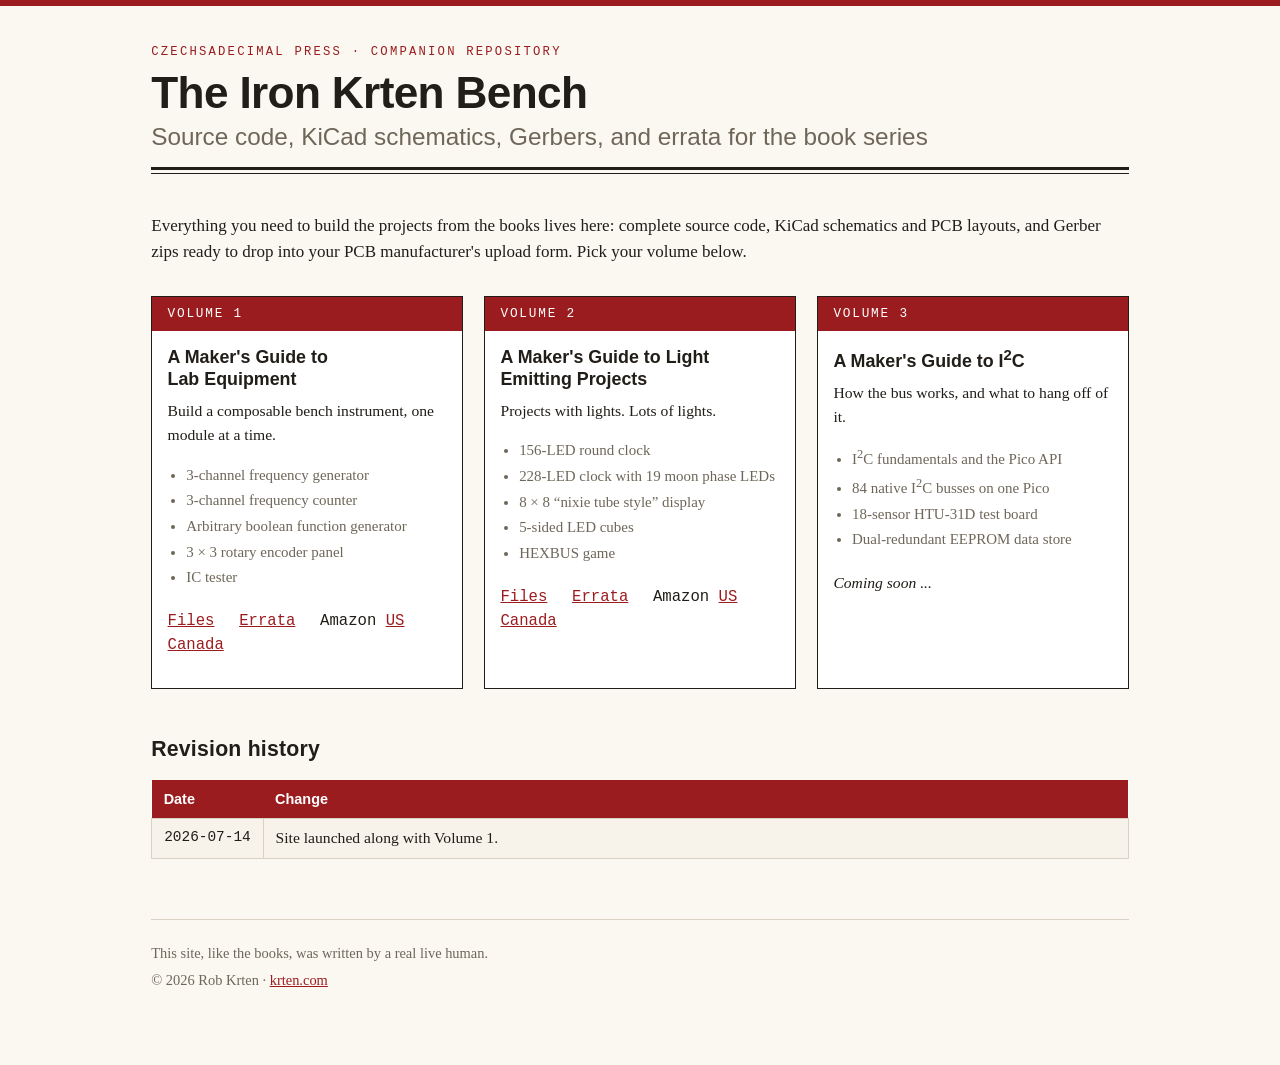
==== index.html @ 32de924d "Update site: 2026-07-17 10:00:57" ====
<!DOCTYPE html>
<html lang="en">
<head>
	<meta charset="UTF-8">
	<meta name="viewport" content="width=device-width, initial-scale=1">
	<title>The Iron Krten Bench</title>
	<link rel="stylesheet" href="style.css">
	<link rel="icon" href="favicon.svg" type="image/svg+xml">
</head>
<body>
<div class="wrap">

	<header class="masthead">
		<p class="eyebrow">Czechsadecimal Press &middot; Companion Repository</p>
		<h1>The Iron Krten Bench
			<span class="sub">Source code, KiCad schematics, Gerbers, and errata for the book series</span>
		</h1>
	</header>

	<p>
	Everything you need to build the projects from the books lives here:
	complete source code, KiCad schematics and PCB layouts, and Gerber
	zips ready to drop into your PCB manufacturer's upload form.
	Pick your volume below.
	</p>

	<div class="volumes">

		<div class="vol-card">
			<div class="vol-head">VOLUME 1</div>
			<div class="vol-body">
				<h3><a href="vol1/index.html">A Maker's Guide to Lab&nbsp;Equipment</a></h3>
				<p>Build a composable bench instrument, one module at a time.</p>
				<ul>
					<li>3-channel frequency generator</li>
					<li>3-channel frequency counter</li>
					<li>Arbitrary boolean function generator</li>
					<li>3 &times; 3 rotary encoder panel</li>
					<li>IC tester</li>
				</ul>
				<p class="vol-links">
					<a href="vol1/index.html">Files</a>
					<a href="vol1/index.html#errata">Errata</a>
					Amazon <a href="https://www.amazon.com/dp/B0H8WMHBF8">US</a> <a href="https://www.amazon.ca/dp/B0H8WMHBF8">Canada</a>
				</p>
			</div>
		</div>

		<div class="vol-card">
			<div class="vol-head">VOLUME 2</div>
			<div class="vol-body">
				<h3><a href="vol2/index.html">A Maker's Guide to Light Emitting&nbsp;Projects</a></h3>
				<p>Projects with lights. Lots of lights.</p>
				<ul>
					<li>156-LED round clock</li>
					<li>228-LED clock with 19 moon phase LEDs</li>
					<li>8 &times; 8 &ldquo;nixie tube style&rdquo; display</li>
					<li>5-sided LED cubes</li>
					<li>HEXBUS game</li>
				</ul>
				<p class="vol-links">
					<a href="vol2/index.html">Files</a>
					<a href="vol2/index.html#errata">Errata</a>
					Amazon <a href="https://www.amazon.com/dp/B0H8WMHBF8">US</a> <a href="https://www.amazon.ca/dp/B0H8WMHBF8">Canada</a>
				</p>
			</div>
		</div>

		<div class="vol-card">
			<div class="vol-head">VOLUME 3</div>
			<div class="vol-body">
				<!--
				<h3><a href="vol3/index.html">A Maker's Guide to I<sup>2</sup>C</a></h3>
				-->
				<h3>A Maker's Guide to I<sup>2</sup>C</h3>
				<p>How the bus works, and what to hang off of it.</p>
				<ul>
					<li>I<sup>2</sup>C fundamentals and the Pico API</li>
					<li>84 native I<sup>2</sup>C busses on one Pico</li>
					<li>18-sensor HTU-31D test board</li>
					<li>Dual-redundant EEPROM data store</li>
				</ul>
				<p><i>Coming soon ...</i></p>
				<!--
				<p class="vol-links">
					<a href="vol3/index.html">Files</a>
					<a href="vol3/index.html#errata">Errata</a>
					<a href="#">Amazon</a>
				</p>
				-->
			</div>
		</div>

	</div>

	<h2>Revision history</h2>
	<table>
		<tr><th>Date</th><th>Change</th></tr>
		<tr><td class="file">2026-07-14</td><td>Site launched along with Volume 1.</td></tr>
	</table>

	<footer>
		<p>This site, like the books, was written by a real live human.</p>
		<p>&copy; 2026 Rob Krten &middot; <a href="https://krten.com">krten.com</a></p>
	</footer>

</div>
</body>
</html>
---- style.css ----
/* ============================================================
   The Iron Krten Bench — companion site
   Design: typeset like the books. Maroon table headers, paper
   background, data-book masthead. No JavaScript, no webfonts.
   ============================================================ */

:root {
  --paper:   #FBF8F2;
  --ink:     #211D18;
  --maroon:  #9B1C1F;   /* sampled from the book's table headers */
  --maroon-d:#7A1518;
  --rule:    #D9D1C4;
  --chip:    #F1EBE1;
  --muted:   #6E6659;
}

* { box-sizing: border-box; }

html { font-size: 17px; }

body {
  margin: 0;
  background: var(--paper);
  color: var(--ink);
  font-family: Charter, "Bitstream Charter", "Sitka Text", Cambria, Georgia, serif;
  line-height: 1.55;
}

/* thin maroon band across the very top, like the cover spine */
body::before {
  content: "";
  display: block;
  height: 6px;
  background: var(--maroon);
}

.wrap {
  max-width: 60rem;
  margin: 0 auto;
  padding: 0 1.25rem 4rem;
}

/* ---------------- masthead: double rule, data-book style ---- */

header.masthead {
  padding: 2.2rem 0 1rem;
  border-bottom: 3px solid var(--ink);
  position: relative;
  margin-bottom: 2.5rem;
}
header.masthead::after {           /* thick–thin double rule */
  content: "";
  position: absolute;
  left: 0; right: 0; bottom: -7px;
  border-bottom: 1px solid var(--ink);
}

.eyebrow {
  font-family: ui-monospace, "Cascadia Code", Menlo, Consolas, monospace;
  font-size: 0.72rem;
  letter-spacing: 0.18em;
  text-transform: uppercase;
  color: var(--maroon);
  margin: 0 0 0.4rem;
}

h1 {
  font-family: "Helvetica Neue", Helvetica, Arial, sans-serif;
  font-weight: 700;
  font-size: clamp(1.7rem, 4.5vw, 2.6rem);
  letter-spacing: -0.015em;
  line-height: 1.1;
  margin: 0;
}
h1 .sub {
  display: block;
  font-weight: 400;
  font-size: 0.55em;
  color: var(--muted);
  margin-top: 0.35rem;
  letter-spacing: 0;
}

.crumb {
  font-family: ui-monospace, Menlo, Consolas, monospace;
  font-size: 0.8rem;
  margin: 0 0 1rem;
}
.crumb a { text-decoration: none; }
.crumb a:hover { text-decoration: underline; }

/* ---------------- general text ------------------------------ */

a { color: var(--maroon); }
a:hover { color: var(--maroon-d); }
a:focus-visible {
  outline: 2px solid var(--maroon);
  outline-offset: 2px;
}

h2 {
  font-family: "Helvetica Neue", Helvetica, Arial, sans-serif;
  font-size: 1.25rem;
  letter-spacing: 0.01em;
  margin: 2.6rem 0 0.8rem;
  display: flex;
  align-items: baseline;
  gap: 0.6rem;
}

/* mono chapter tag, e.g. CH 4 / APP A, mirrors the book numbering */
.tag {
  font-family: ui-monospace, Menlo, Consolas, monospace;
  font-size: 0.72rem;
  font-weight: 400;
  letter-spacing: 0.08em;
  color: #fff;
  background: var(--maroon);
  padding: 0.18rem 0.45rem;
  white-space: nowrap;
  position: relative;
  top: -0.1em;
}

p { margin: 0.6rem 0 1rem; }

code, .mono {
  font-family: ui-monospace, "Cascadia Code", Menlo, Consolas, monospace;
  font-size: 0.88em;
  background: var(--chip);
  padding: 0.08em 0.3em;
}

/* ---------------- volume cards (landing page) --------------- */

.volumes {
  display: grid;
  grid-template-columns: repeat(auto-fit, minmax(16rem, 1fr));
  gap: 1.25rem;
  margin: 1.8rem 0 0;
}

.vol-card {
  border: 1px solid var(--ink);
  background: #fff;
  display: flex;
  flex-direction: column;
}
.vol-card .vol-head {
  background: var(--maroon);
  color: #fff;
  font-family: ui-monospace, Menlo, Consolas, monospace;
  font-size: 0.75rem;
  letter-spacing: 0.14em;
  padding: 0.4rem 0.9rem;
}
.vol-card .vol-body {
  padding: 0.9rem 0.9rem 1rem;
  flex: 1;
  display: flex;
  flex-direction: column;
}
.vol-card h3 {
  font-family: "Helvetica Neue", Helvetica, Arial, sans-serif;
  font-size: 1.05rem;
  margin: 0 0 0.5rem;
  line-height: 1.25;
}
.vol-card h3 a { text-decoration: none; color: var(--ink); }
.vol-card h3 a:hover { color: var(--maroon); text-decoration: underline; }
.vol-card p { font-size: 0.92rem; margin: 0 0 0.8rem; }
.vol-card ul {
  margin: 0 0 1rem;
  padding-left: 1.1rem;
  font-size: 0.88rem;
  color: var(--muted);
}
.vol-card li { margin: 0.15rem 0; }
.vol-links {
  margin-top: auto;
  font-size: 0.85rem;
  font-family: ui-monospace, Menlo, Consolas, monospace;
}
.vol-links a { margin-right: 0.9rem; white-space: nowrap; }

/* ---------------- tables: same dress as the book ------------ */

table {
  border-collapse: collapse;
  width: 100%;
  margin: 0.8rem 0 1.6rem;
  font-size: 0.92rem;
  background: #fff;
}
caption {
  caption-side: top;
  text-align: left;
  font-style: italic;
  color: var(--muted);
  padding-bottom: 0.35rem;
  font-size: 0.88rem;
}
th {
  background: var(--maroon);
  color: #fff;
  text-align: left;
  font-family: "Helvetica Neue", Helvetica, Arial, sans-serif;
  font-weight: 600;
  font-size: 0.85rem;
  padding: 0.45rem 0.7rem;
}
td {
  border: 1px solid var(--rule);
  padding: 0.45rem 0.7rem;
  vertical-align: top;
}
tbody tr:nth-child(even) td { background: #F7F2EA; }
td.file {
  font-family: ui-monospace, Menlo, Consolas, monospace;
  font-size: 0.85rem;
  white-space: nowrap;
  width: 1%;            /* shrink to content; description gets the rest */
}

/* ---------------- project sections (volume pages) ----------- */

section.project { margin-bottom: 0.5rem; }
section.project > p:first-of-type { max-width: 46rem; }

.note {
  border-left: 4px solid var(--maroon);
  background: var(--chip);
  padding: 0.6rem 0.9rem;
  font-size: 0.92rem;
  margin: 1rem 0 1.4rem;
}

/* ---------------- footer: colophon echo --------------------- */

footer {
  margin-top: 3.5rem;
  border-top: 1px solid var(--rule);
  padding-top: 1rem;
  font-size: 0.85rem;
  color: var(--muted);
}
footer p { margin: 0.3rem 0; }

/* ---------------- small screens ------------------------------ */

@media (max-width: 40rem) {
  html { font-size: 16px; }
  td.file { white-space: normal; }
}

@media (prefers-reduced-motion: reduce) {
  * { transition: none !important; }
}
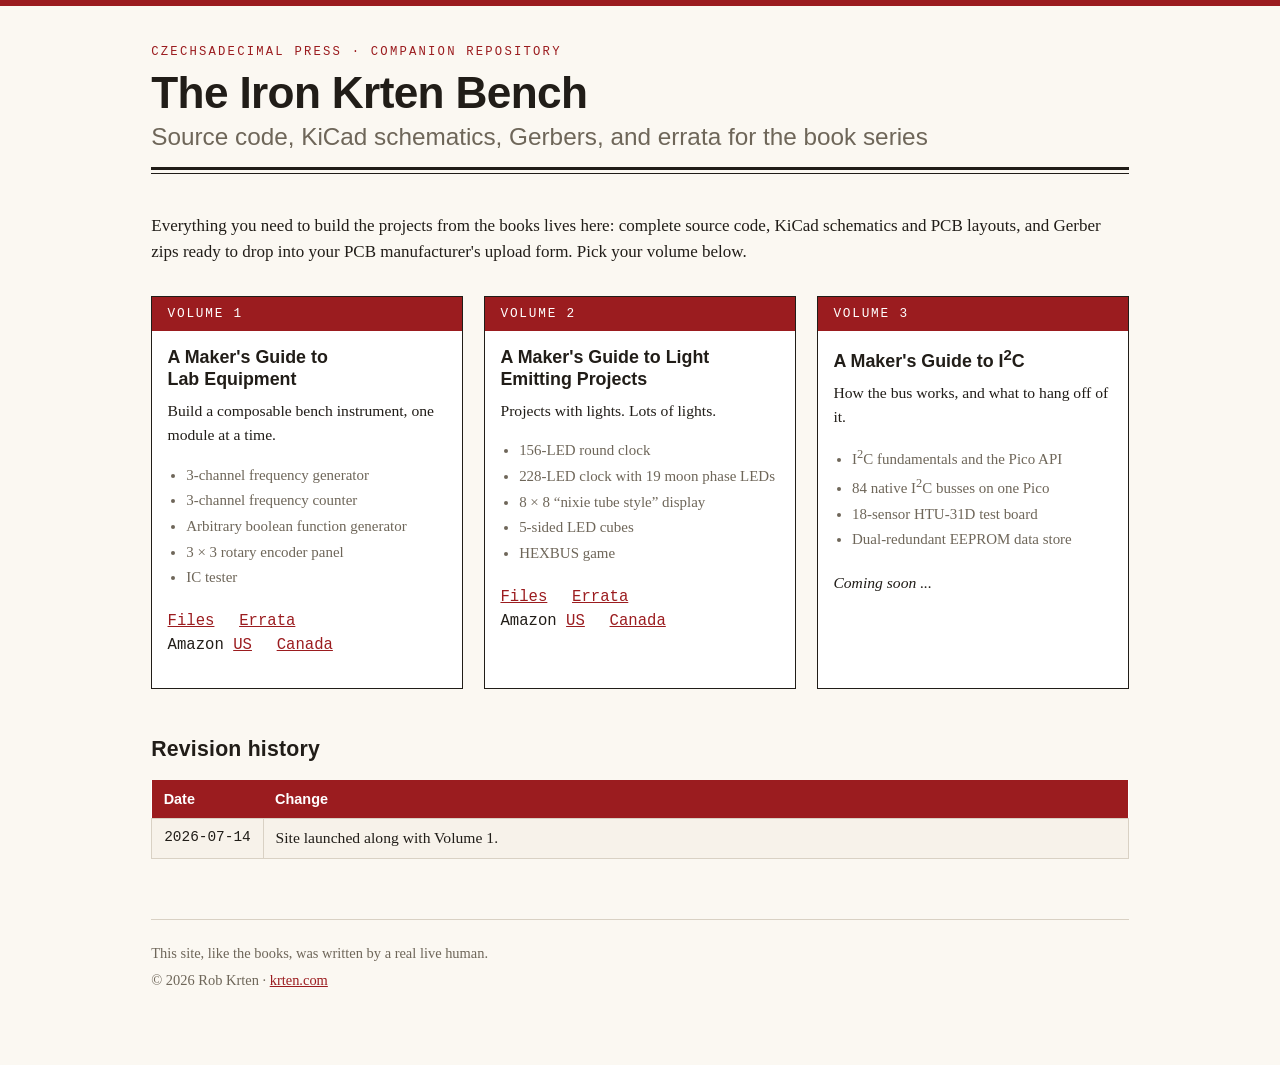
==== commit 4c741a39: "Update site: 2026-07-17 10:59:54" ====
--- a/index.html
+++ b/index.html
@@ -41,6 +41,7 @@
 				<p class="vol-links">
 					<a href="vol1/index.html">Files</a>
 					<a href="vol1/index.html#errata">Errata</a>
+					<br>
 					Amazon <a href="https://www.amazon.com/dp/B0H8WMHBF8">US</a> <a href="https://www.amazon.ca/dp/B0H8WMHBF8">Canada</a>
 				</p>
 			</div>
@@ -61,6 +62,7 @@
 				<p class="vol-links">
 					<a href="vol2/index.html">Files</a>
 					<a href="vol2/index.html#errata">Errata</a>
+					<br>
 					Amazon <a href="https://www.amazon.com/dp/B0H8WMHBF8">US</a> <a href="https://www.amazon.ca/dp/B0H8WMHBF8">Canada</a>
 				</p>
 			</div>
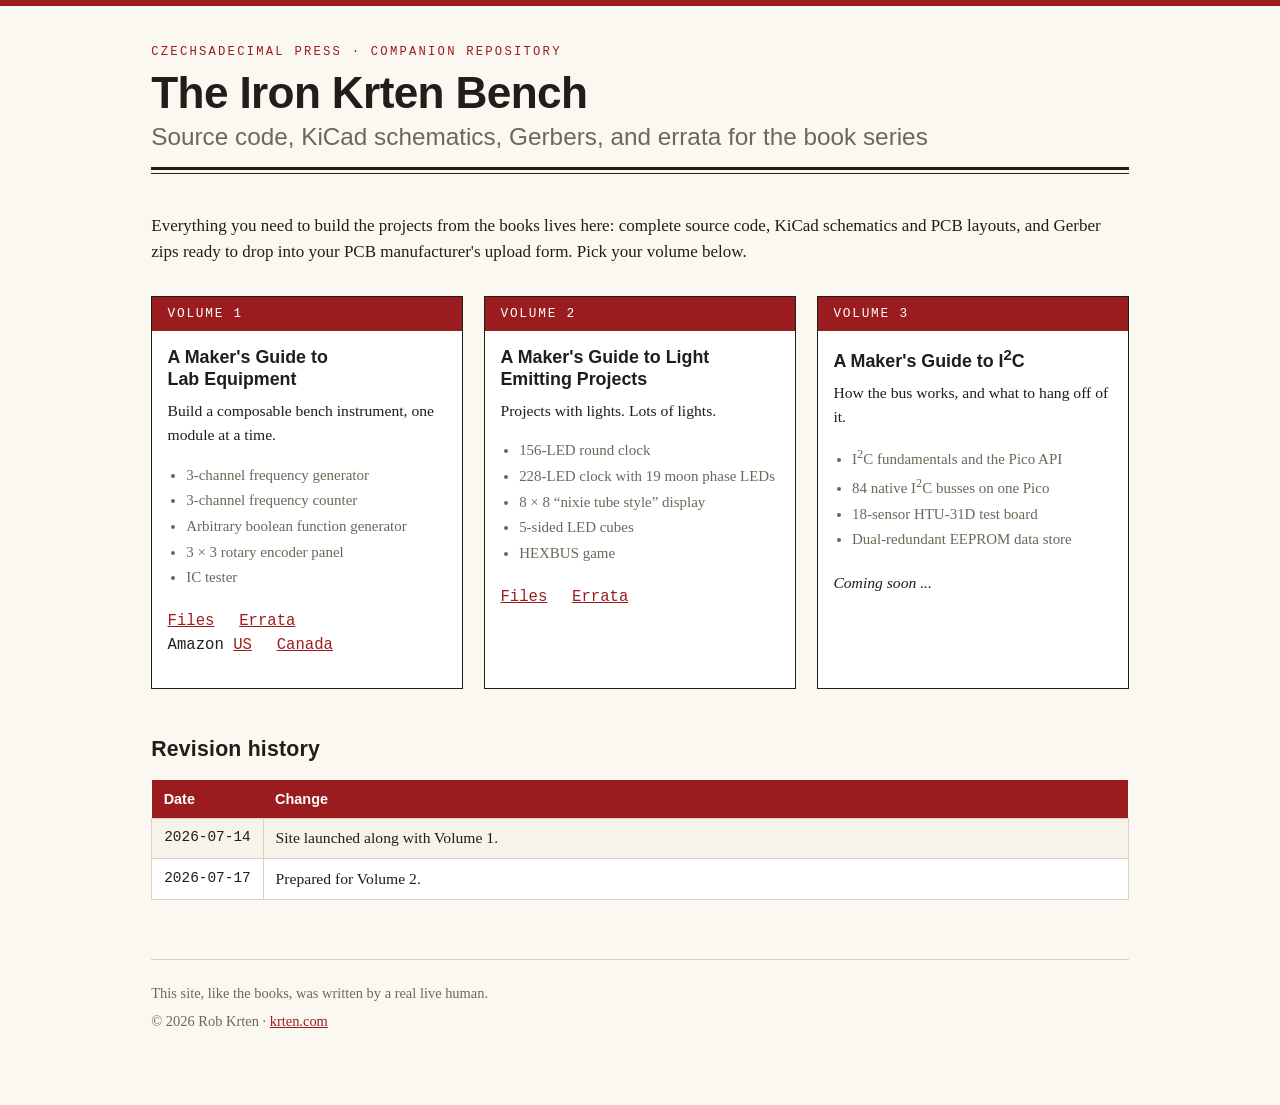
==== commit c250ca40: "Update site: 2026-07-17 13:19:24" ====
--- a/index.html
+++ b/index.html
@@ -62,8 +62,10 @@
 				<p class="vol-links">
 					<a href="vol2/index.html">Files</a>
 					<a href="vol2/index.html#errata">Errata</a>
+					<!-- coming soon
 					<br>
 					Amazon <a href="https://www.amazon.com/dp/B0H8WMHBF8">US</a> <a href="https://www.amazon.ca/dp/B0H8WMHBF8">Canada</a>
+					-->
 				</p>
 			</div>
 		</div>
@@ -99,6 +101,7 @@
 	<table>
 		<tr><th>Date</th><th>Change</th></tr>
 		<tr><td class="file">2026-07-14</td><td>Site launched along with Volume 1.</td></tr>
+		<tr><td class="file">2026-07-17</td><td>Prepared for Volume 2.</td></tr>
 	</table>
 
 	<footer>
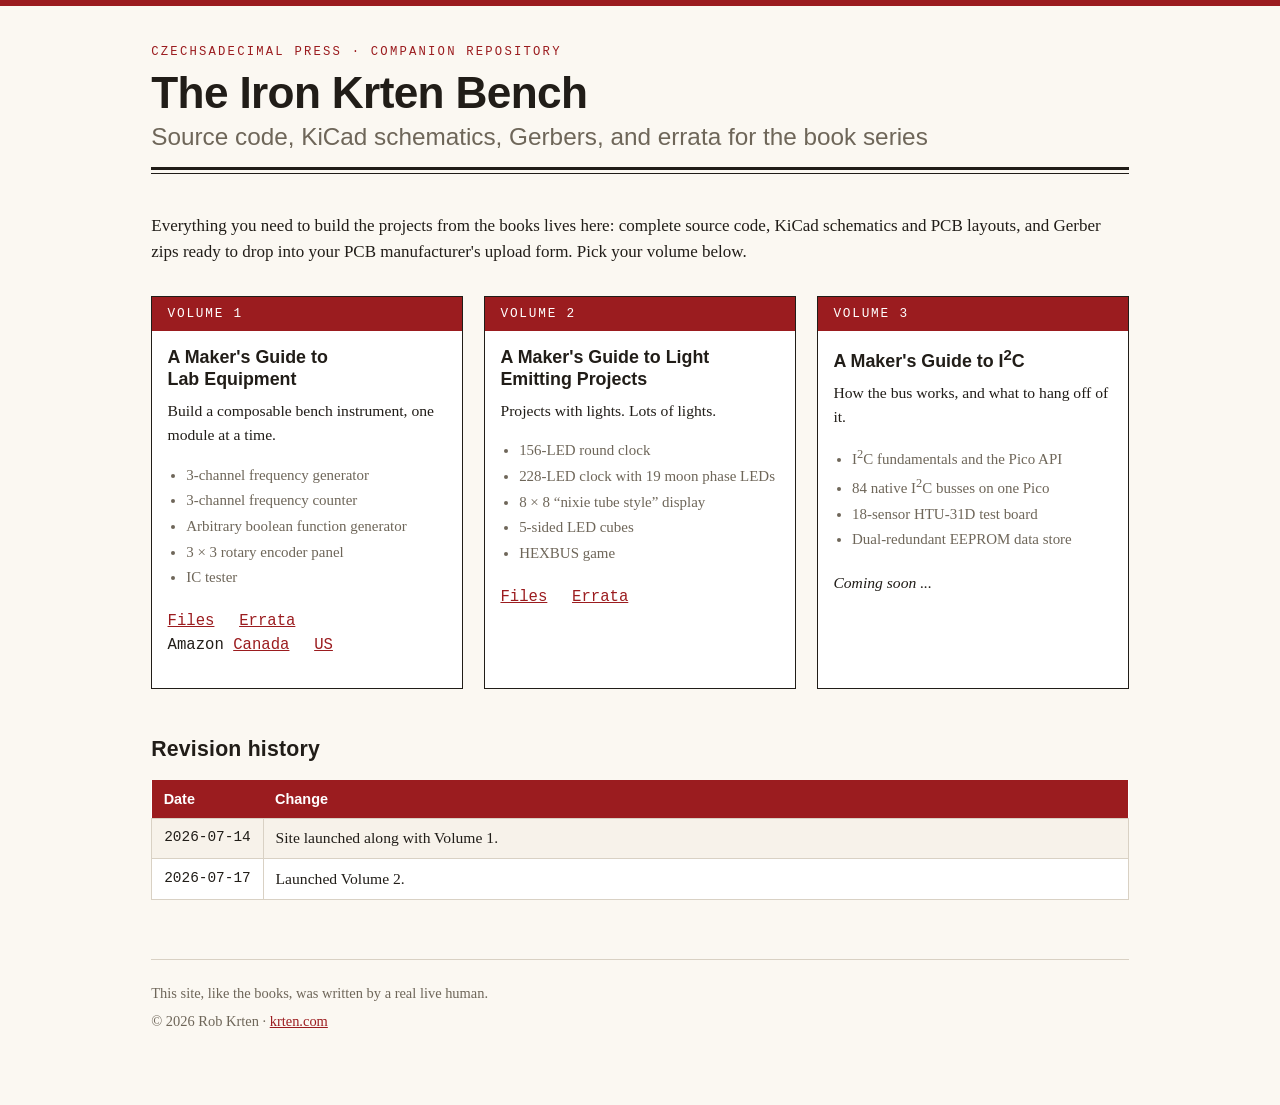
==== commit a6d90c94: "Update site: 2026-07-17 19:55:56" ====
--- a/index.html
+++ b/index.html
@@ -42,7 +42,9 @@
 					<a href="vol1/index.html">Files</a>
 					<a href="vol1/index.html#errata">Errata</a>
 					<br>
-					Amazon <a href="https://www.amazon.com/dp/B0H8WMHBF8">US</a> <a href="https://www.amazon.ca/dp/B0H8WMHBF8">Canada</a>
+					Amazon
+					<a href="https://www.amazon.ca/dp/B0H8WMHBF8">Canada</a>
+					<a href="https://www.amazon.com/dp/B0H8WMHBF8">US</a>
 				</p>
 			</div>
 		</div>
@@ -64,7 +66,9 @@
 					<a href="vol2/index.html#errata">Errata</a>
 					<!-- coming soon
 					<br>
-					Amazon <a href="https://www.amazon.com/dp/B0H8WMHBF8">US</a> <a href="https://www.amazon.ca/dp/B0H8WMHBF8">Canada</a>
+					Amazon
+					<a href="https://www.amazon.ca/dp/B0H8WMHBF8">Canada</a>
+					<a href="https://www.amazon.com/dp/B0H8WMHBF8">US</a>
 					-->
 				</p>
 			</div>
@@ -101,7 +105,7 @@
 	<table>
 		<tr><th>Date</th><th>Change</th></tr>
 		<tr><td class="file">2026-07-14</td><td>Site launched along with Volume 1.</td></tr>
-		<tr><td class="file">2026-07-17</td><td>Prepared for Volume 2.</td></tr>
+		<tr><td class="file">2026-07-17</td><td>Launched Volume 2.</td></tr>
 	</table>
 
 	<footer>
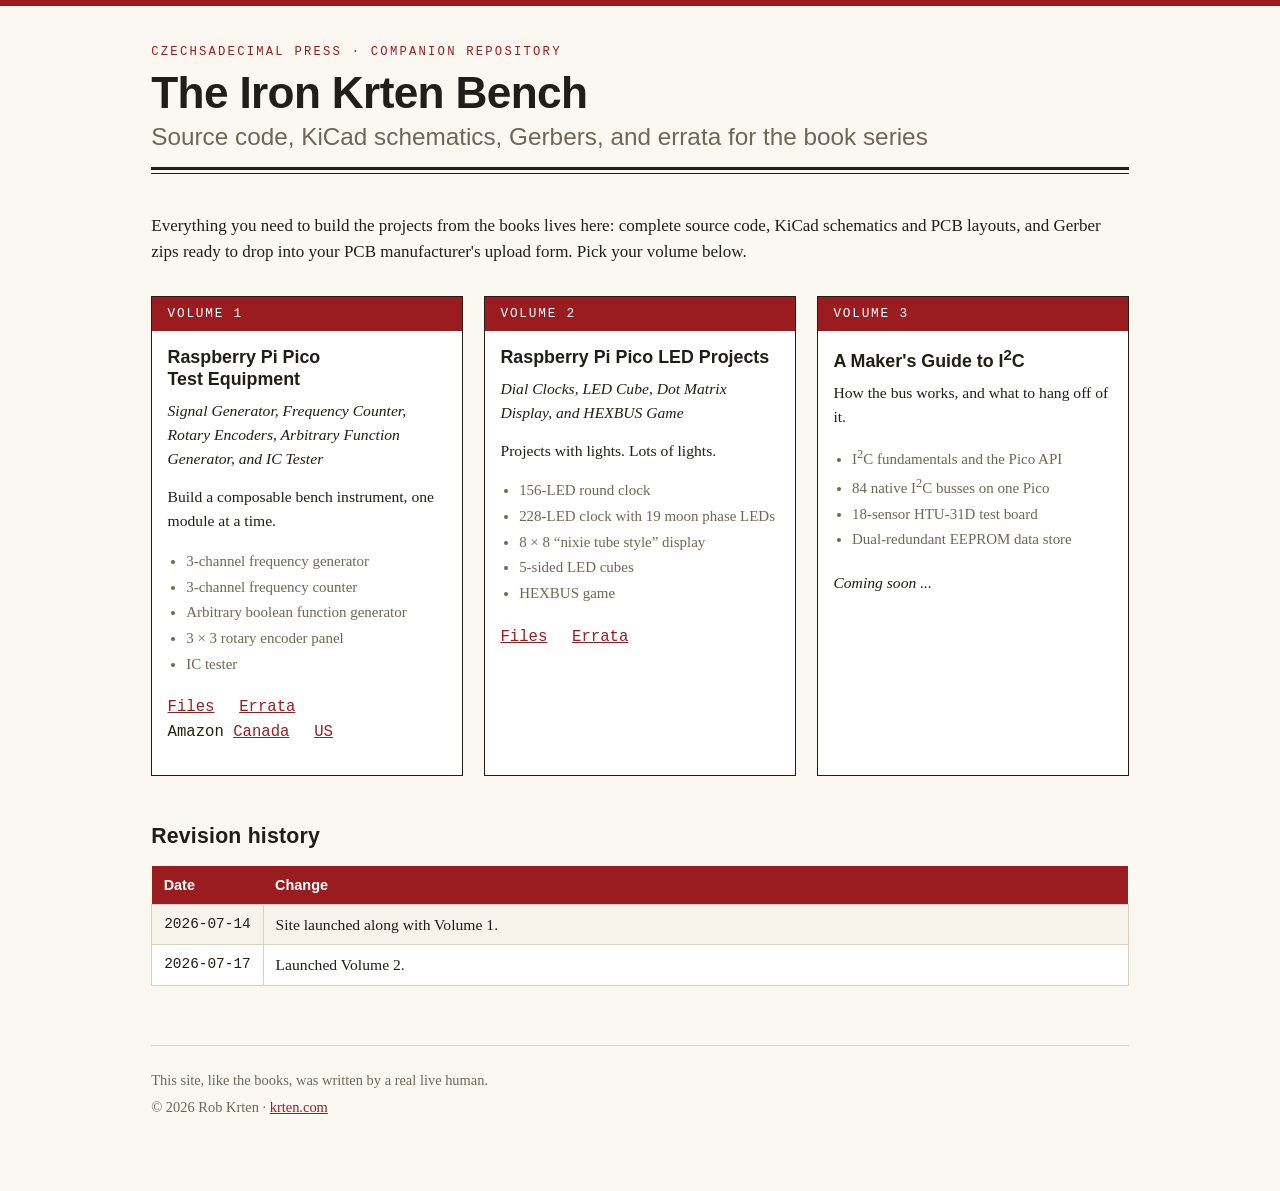
==== commit 3eadf7a9: "Update site: 2026-07-22 19:59:50" ====
--- a/index.html
+++ b/index.html
@@ -29,7 +29,8 @@
 		<div class="vol-card">
 			<div class="vol-head">VOLUME 1</div>
 			<div class="vol-body">
-				<h3><a href="vol1/index.html">A Maker's Guide to Lab&nbsp;Equipment</a></h3>
+				<h3><a href="vol1/index.html">Raspberry Pi Pico Test&nbsp;Equipment</a></h3>
+				<p><em>Signal Generator, Frequency Counter, Rotary Encoders, Arbitrary Function Generator, and IC Tester</em></p>
 				<p>Build a composable bench instrument, one module at a time.</p>
 				<ul>
 					<li>3-channel frequency generator</li>
@@ -43,8 +44,8 @@
 					<a href="vol1/index.html#errata">Errata</a>
 					<br>
 					Amazon
-					<a href="https://www.amazon.ca/dp/B0H8WMHBF8">Canada</a>
-					<a href="https://www.amazon.com/dp/B0H8WMHBF8">US</a>
+					<a href="https://www.amazon.ca/dp/B0H9Z3NVR8">Canada</a>
+					<a href="https://www.amazon.com/dp/B0H9Z3NVR8">US</a>
 				</p>
 			</div>
 		</div>
@@ -52,7 +53,8 @@
 		<div class="vol-card">
 			<div class="vol-head">VOLUME 2</div>
 			<div class="vol-body">
-				<h3><a href="vol2/index.html">A Maker's Guide to Light Emitting&nbsp;Projects</a></h3>
+				<h3><a href="vol2/index.html">Raspberry Pi Pico LED&nbsp;Projects</a></h3>
+				<p><em>Dial Clocks, LED Cube, Dot Matrix Display, and HEXBUS Game</em></p>
 				<p>Projects with lights. Lots of lights.</p>
 				<ul>
 					<li>156-LED round clock</li>
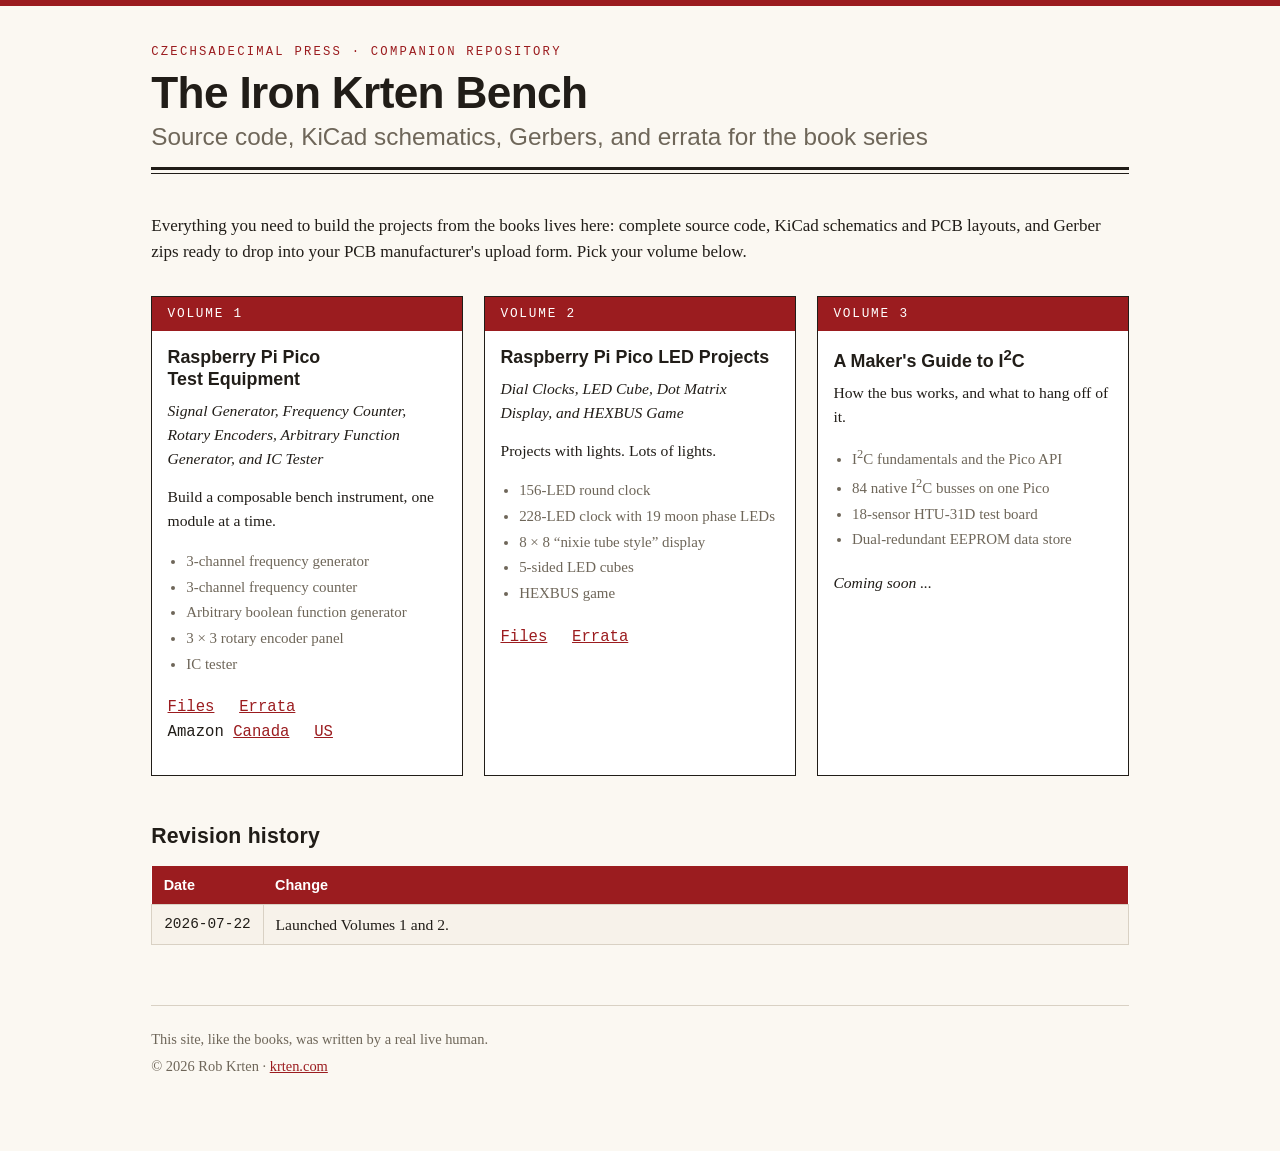
==== commit 0eff8900: "Update site: 2026-07-22 20:00:43" ====
--- a/index.html
+++ b/index.html
@@ -106,8 +106,7 @@
 	<h2>Revision history</h2>
 	<table>
 		<tr><th>Date</th><th>Change</th></tr>
-		<tr><td class="file">2026-07-14</td><td>Site launched along with Volume 1.</td></tr>
-		<tr><td class="file">2026-07-17</td><td>Launched Volume 2.</td></tr>
+		<tr><td class="file">2026-07-22</td><td>Launched Volumes 1 and 2.</td></tr>
 	</table>
 
 	<footer>
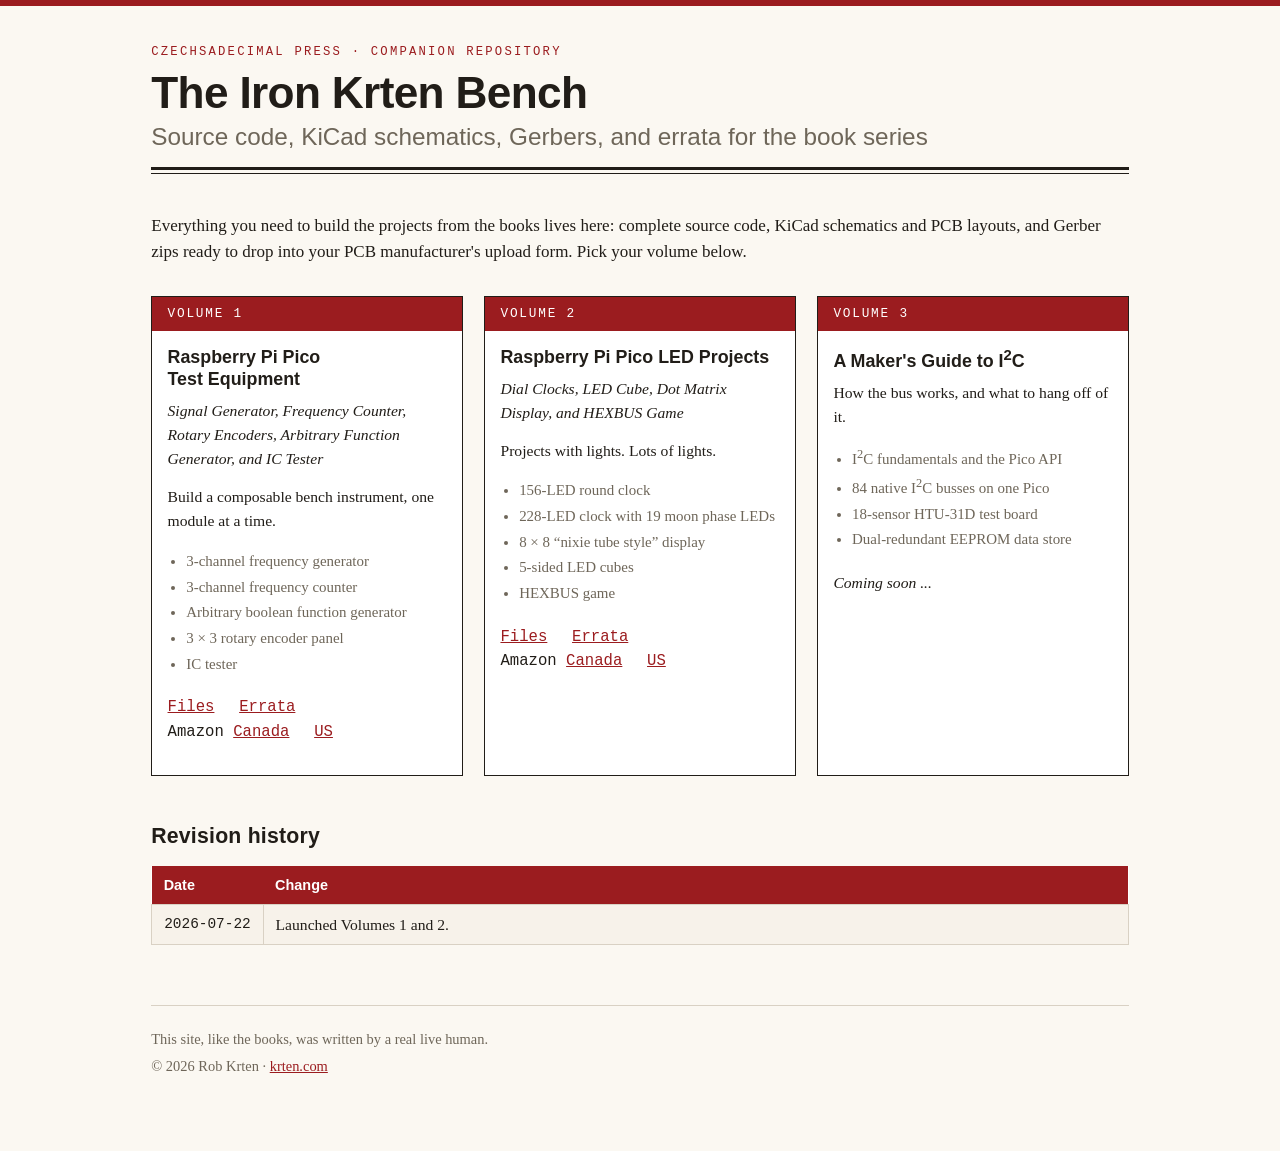
==== commit afda3afe: "Update site: 2026-07-23 07:36:02" ====
--- a/index.html
+++ b/index.html
@@ -66,12 +66,10 @@
 				<p class="vol-links">
 					<a href="vol2/index.html">Files</a>
 					<a href="vol2/index.html#errata">Errata</a>
-					<!-- coming soon
 					<br>
 					Amazon
-					<a href="https://www.amazon.ca/dp/B0H8WMHBF8">Canada</a>
-					<a href="https://www.amazon.com/dp/B0H8WMHBF8">US</a>
-					-->
+					<a href="https://www.amazon.ca/dp/B0HB3SF31J">Canada</a>
+					<a href="https://www.amazon.com/dp/B0HB3SF31J">US</a>
 				</p>
 			</div>
 		</div>
